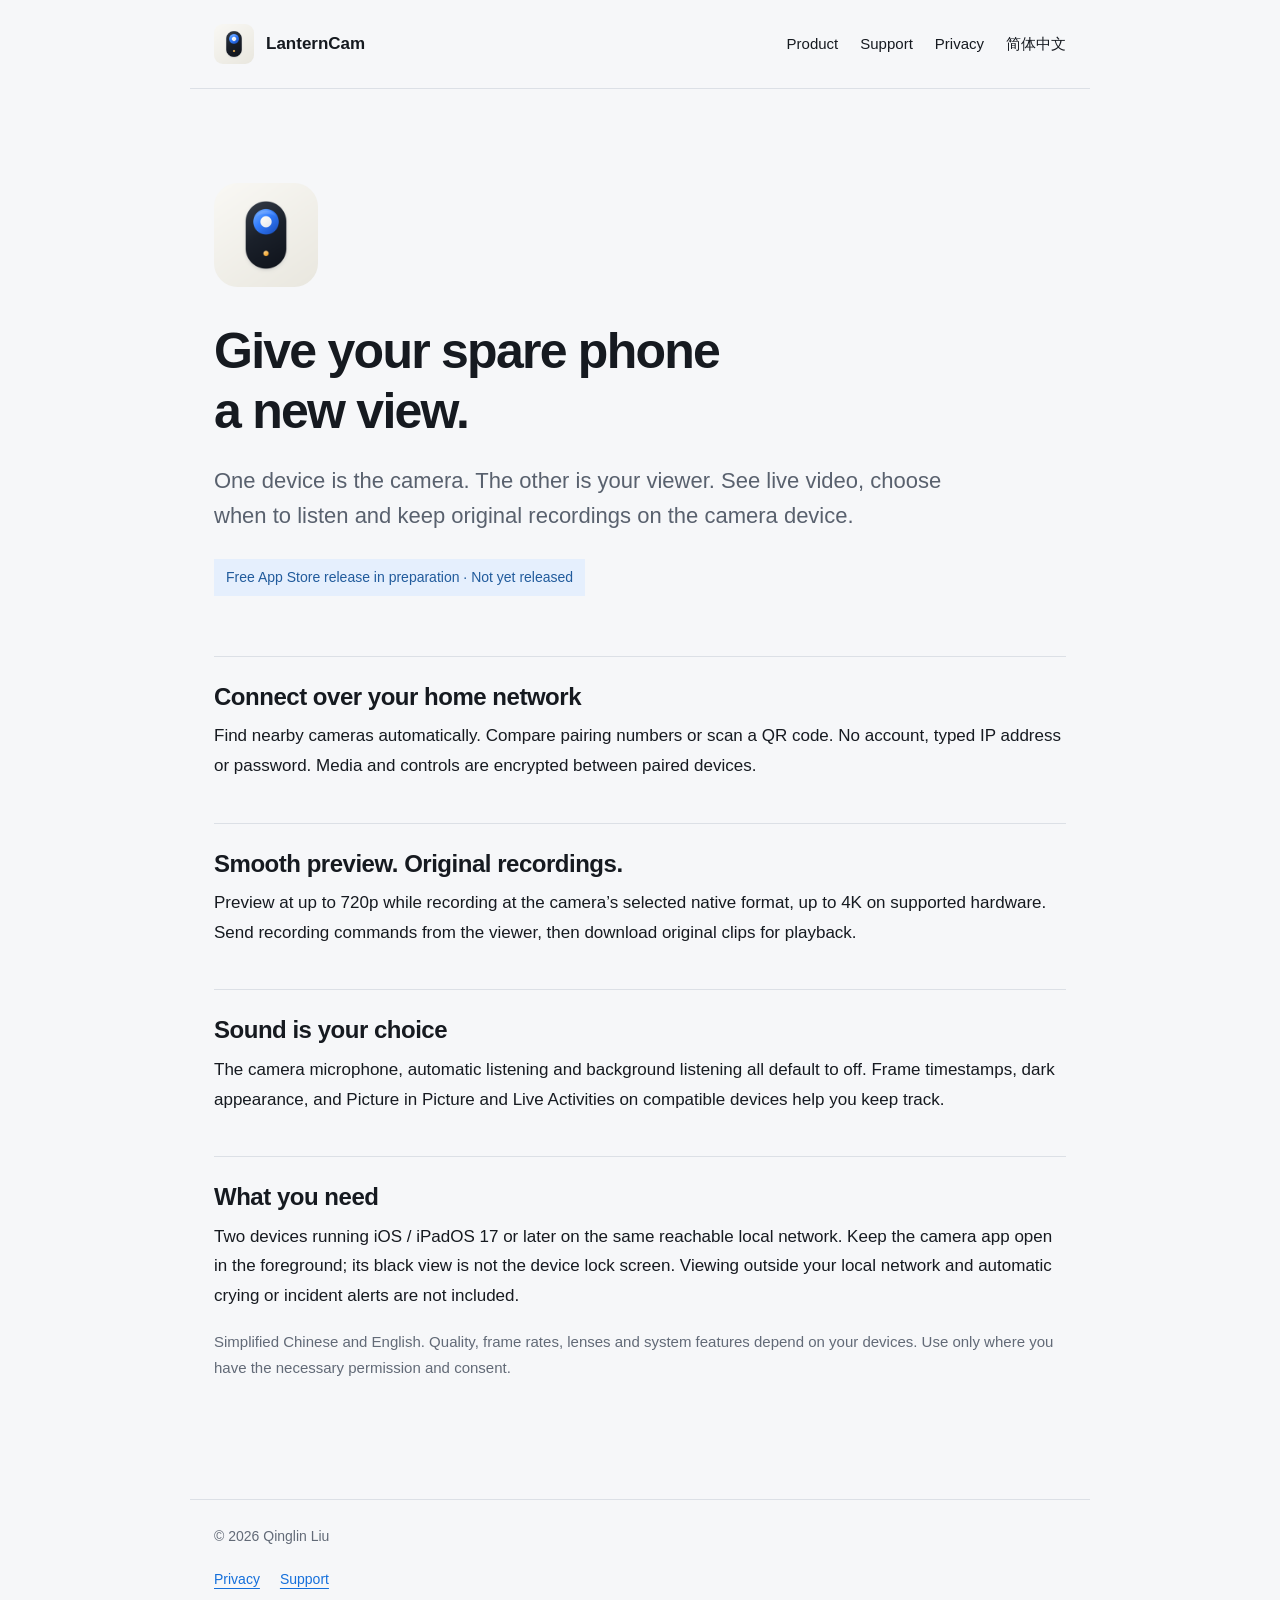
==== en/index.html @ 5540b6fe "Add bilingual LanternCam product, support and privacy pages" ====
<!doctype html><html lang="en"><head><meta charset="utf-8"><meta name="viewport" content="width=device-width,initial-scale=1"><meta name="color-scheme" content="light dark"><meta name="description" content="LanternCam — local Wi-Fi camera and viewer for iPhone and iPad."><title>LanternCam · Local Wi-Fi camera · LanternCam</title><link rel="icon" href="../assets/icon.png"><link rel="stylesheet" href="../assets/style.css"></head><body><header><a class="brand" href="index.html"><img src="../assets/icon.png" alt="">LanternCam</a><nav aria-label="Navigation"><a href="index.html">Product</a><a href="support.html">Support</a><a href="privacy.html">Privacy</a><a href="../index.html" lang="zh-Hans">简体中文</a></nav></header><main class=""><section class="hero"><img src="../assets/icon.png" alt="LanternCam app icon"><h1>Give your spare phone<br>a new view.</h1><p class="lead">One device is the camera. The other is your viewer. See live video, choose when to listen and keep original recordings on the camera device.</p><p class="status">Free App Store release in preparation · Not yet released</p></section><section class="feature"><h2>Connect over your home network</h2><p>Find nearby cameras automatically. Compare pairing numbers or scan a QR code. No account, typed IP address or password. Media and controls are encrypted between paired devices.</p></section><section class="feature"><h2>Smooth preview. Original recordings.</h2><p>Preview at up to 720p while recording at the camera’s selected native format, up to 4K on supported hardware. Send recording commands from the viewer, then download original clips for playback.</p></section><section class="feature"><h2>Sound is your choice</h2><p>The camera microphone, automatic listening and background listening all default to off. Frame timestamps, dark appearance, and Picture in Picture and Live Activities on compatible devices help you keep track.</p></section><section class="feature"><h2>What you need</h2><p>Two devices running iOS / iPadOS 17 or later on the same reachable local network. Keep the camera app open in the foreground; its black view is not the device lock screen. Viewing outside your local network and automatic crying or incident alerts are not included.</p><p class="muted">Simplified Chinese and English. Quality, frame rates, lenses and system features depend on your devices. Use only where you have the necessary permission and consent.</p></section></main><footer><p>© 2026 Qinglin Liu</p><a href="privacy.html">Privacy</a><a href="support.html">Support</a></footer></body></html>
---- assets/style.css ----
*{box-sizing:border-box}html{color-scheme:light dark}body{margin:0;background:#f6f7f9;color:#161a20;font:17px/1.75 -apple-system,BlinkMacSystemFont,"Segoe UI",sans-serif}a{color:#146fdb;text-underline-offset:4px}header,main,footer{max-width:900px;margin:auto;padding:24px}header{display:flex;align-items:center;justify-content:space-between;gap:24px;border-bottom:1px solid #dce0e6}header a{text-decoration:none;color:inherit}.brand{font-weight:700;display:flex;align-items:center;gap:12px}.brand img{width:40px;height:40px;border-radius:9px}nav{display:flex;gap:22px;font-size:15px}.hero{padding:70px 0 42px}.hero img{width:104px;height:104px;border-radius:24px;margin-bottom:24px}h1{font-size:clamp(32px,6vw,50px);line-height:1.2;letter-spacing:-.035em;margin:0 0 22px}h2{font-size:24px;line-height:1.35;margin:38px 0 12px;letter-spacing:-.02em}p{margin:0 0 18px}.lead{font-size:22px;line-height:1.6;color:#59616e;max-width:740px}.muted{color:#626a77;font-size:15px}.feature{padding:24px 0;border-top:1px solid #dce0e6}.feature h2{margin:0 0 8px}.status{display:inline-block;color:#215b9c;background:#e5effd;padding:6px 12px;font-size:14px;margin-top:8px}.doc{padding-top:50px;max-width:780px}.doc h1{font-size:36px}.doc ul,.doc ol{padding-left:1.4em}footer{margin-top:52px;border-top:1px solid #dce0e6;color:#626a77;font-size:14px}footer a{margin-right:20px}:focus-visible{outline:3px solid #147efb;outline-offset:5px}@media(max-width:550px){header{align-items:flex-start}nav{gap:14px;flex-wrap:wrap;justify-content:flex-end}.hero{padding-top:44px}main,header,footer{padding-left:22px;padding-right:22px}.lead{font-size:20px}}@media(prefers-color-scheme:dark){body{background:#101319;color:#edf0f5}header,footer,.feature{border-color:#2c3340}.lead,.muted,footer{color:#a4adbb}a{color:#79b4ff}.status{color:#b3d2ff;background:#1b304c}}
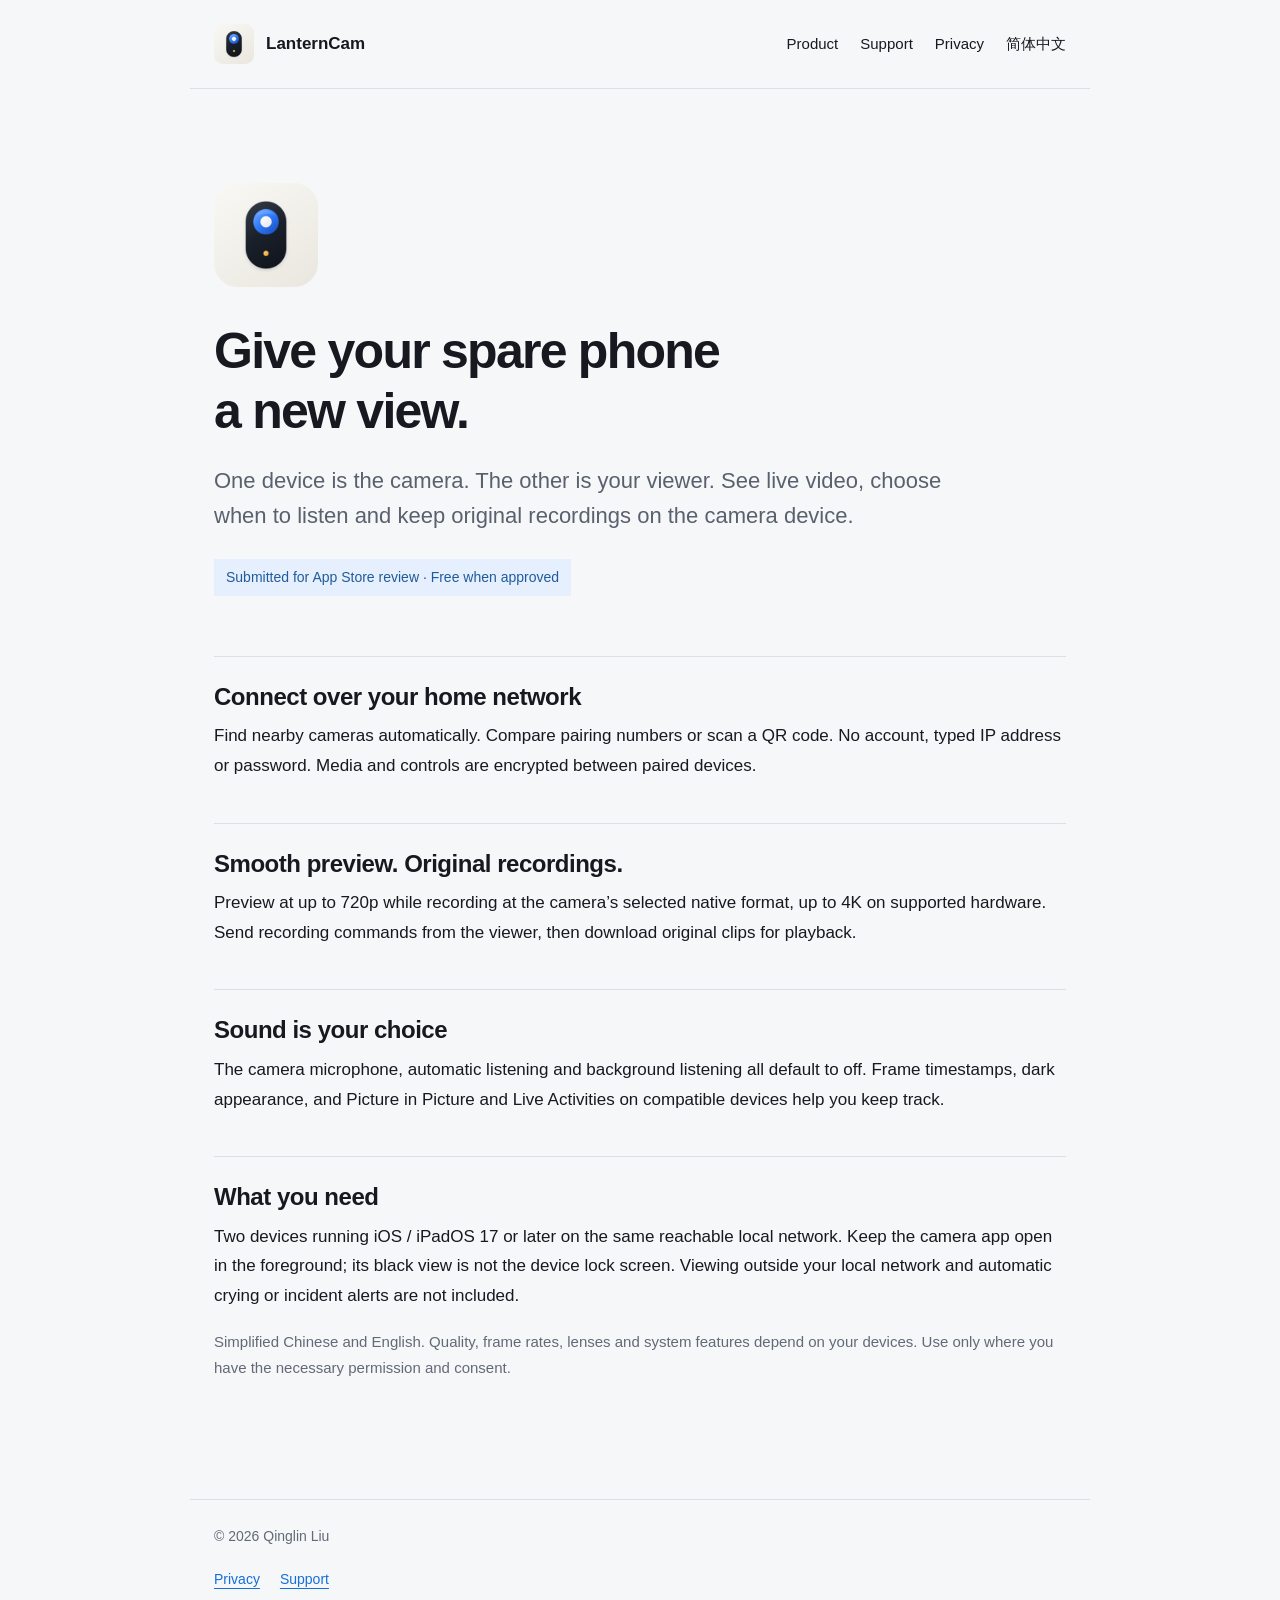
==== commit 1af731b2: "Update bilingual product pages to submitted for App Store review" ====
--- a/en/index.html
+++ b/en/index.html
@@ -1 +1 @@
-<!doctype html><html lang="en"><head><meta charset="utf-8"><meta name="viewport" content="width=device-width,initial-scale=1"><meta name="color-scheme" content="light dark"><meta name="description" content="LanternCam — local Wi-Fi camera and viewer for iPhone and iPad."><title>LanternCam · Local Wi-Fi camera · LanternCam</title><link rel="icon" href="../assets/icon.png"><link rel="stylesheet" href="../assets/style.css"></head><body><header><a class="brand" href="index.html"><img src="../assets/icon.png" alt="">LanternCam</a><nav aria-label="Navigation"><a href="index.html">Product</a><a href="support.html">Support</a><a href="privacy.html">Privacy</a><a href="../index.html" lang="zh-Hans">简体中文</a></nav></header><main class=""><section class="hero"><img src="../assets/icon.png" alt="LanternCam app icon"><h1>Give your spare phone<br>a new view.</h1><p class="lead">One device is the camera. The other is your viewer. See live video, choose when to listen and keep original recordings on the camera device.</p><p class="status">Free App Store release in preparation · Not yet released</p></section><section class="feature"><h2>Connect over your home network</h2><p>Find nearby cameras automatically. Compare pairing numbers or scan a QR code. No account, typed IP address or password. Media and controls are encrypted between paired devices.</p></section><section class="feature"><h2>Smooth preview. Original recordings.</h2><p>Preview at up to 720p while recording at the camera’s selected native format, up to 4K on supported hardware. Send recording commands from the viewer, then download original clips for playback.</p></section><section class="feature"><h2>Sound is your choice</h2><p>The camera microphone, automatic listening and background listening all default to off. Frame timestamps, dark appearance, and Picture in Picture and Live Activities on compatible devices help you keep track.</p></section><section class="feature"><h2>What you need</h2><p>Two devices running iOS / iPadOS 17 or later on the same reachable local network. Keep the camera app open in the foreground; its black view is not the device lock screen. Viewing outside your local network and automatic crying or incident alerts are not included.</p><p class="muted">Simplified Chinese and English. Quality, frame rates, lenses and system features depend on your devices. Use only where you have the necessary permission and consent.</p></section></main><footer><p>© 2026 Qinglin Liu</p><a href="privacy.html">Privacy</a><a href="support.html">Support</a></footer></body></html>+<!doctype html><html lang="en"><head><meta charset="utf-8"><meta name="viewport" content="width=device-width,initial-scale=1"><meta name="color-scheme" content="light dark"><meta name="description" content="LanternCam — local Wi-Fi camera and viewer for iPhone and iPad."><title>LanternCam · Local Wi-Fi camera · LanternCam</title><link rel="icon" href="../assets/icon.png"><link rel="stylesheet" href="../assets/style.css"></head><body><header><a class="brand" href="index.html"><img src="../assets/icon.png" alt="">LanternCam</a><nav aria-label="Navigation"><a href="index.html">Product</a><a href="support.html">Support</a><a href="privacy.html">Privacy</a><a href="../index.html" lang="zh-Hans">简体中文</a></nav></header><main class=""><section class="hero"><img src="../assets/icon.png" alt="LanternCam app icon"><h1>Give your spare phone<br>a new view.</h1><p class="lead">One device is the camera. The other is your viewer. See live video, choose when to listen and keep original recordings on the camera device.</p><p class="status">Submitted for App Store review · Free when approved</p></section><section class="feature"><h2>Connect over your home network</h2><p>Find nearby cameras automatically. Compare pairing numbers or scan a QR code. No account, typed IP address or password. Media and controls are encrypted between paired devices.</p></section><section class="feature"><h2>Smooth preview. Original recordings.</h2><p>Preview at up to 720p while recording at the camera’s selected native format, up to 4K on supported hardware. Send recording commands from the viewer, then download original clips for playback.</p></section><section class="feature"><h2>Sound is your choice</h2><p>The camera microphone, automatic listening and background listening all default to off. Frame timestamps, dark appearance, and Picture in Picture and Live Activities on compatible devices help you keep track.</p></section><section class="feature"><h2>What you need</h2><p>Two devices running iOS / iPadOS 17 or later on the same reachable local network. Keep the camera app open in the foreground; its black view is not the device lock screen. Viewing outside your local network and automatic crying or incident alerts are not included.</p><p class="muted">Simplified Chinese and English. Quality, frame rates, lenses and system features depend on your devices. Use only where you have the necessary permission and consent.</p></section></main><footer><p>© 2026 Qinglin Liu</p><a href="privacy.html">Privacy</a><a href="support.html">Support</a></footer></body></html>
